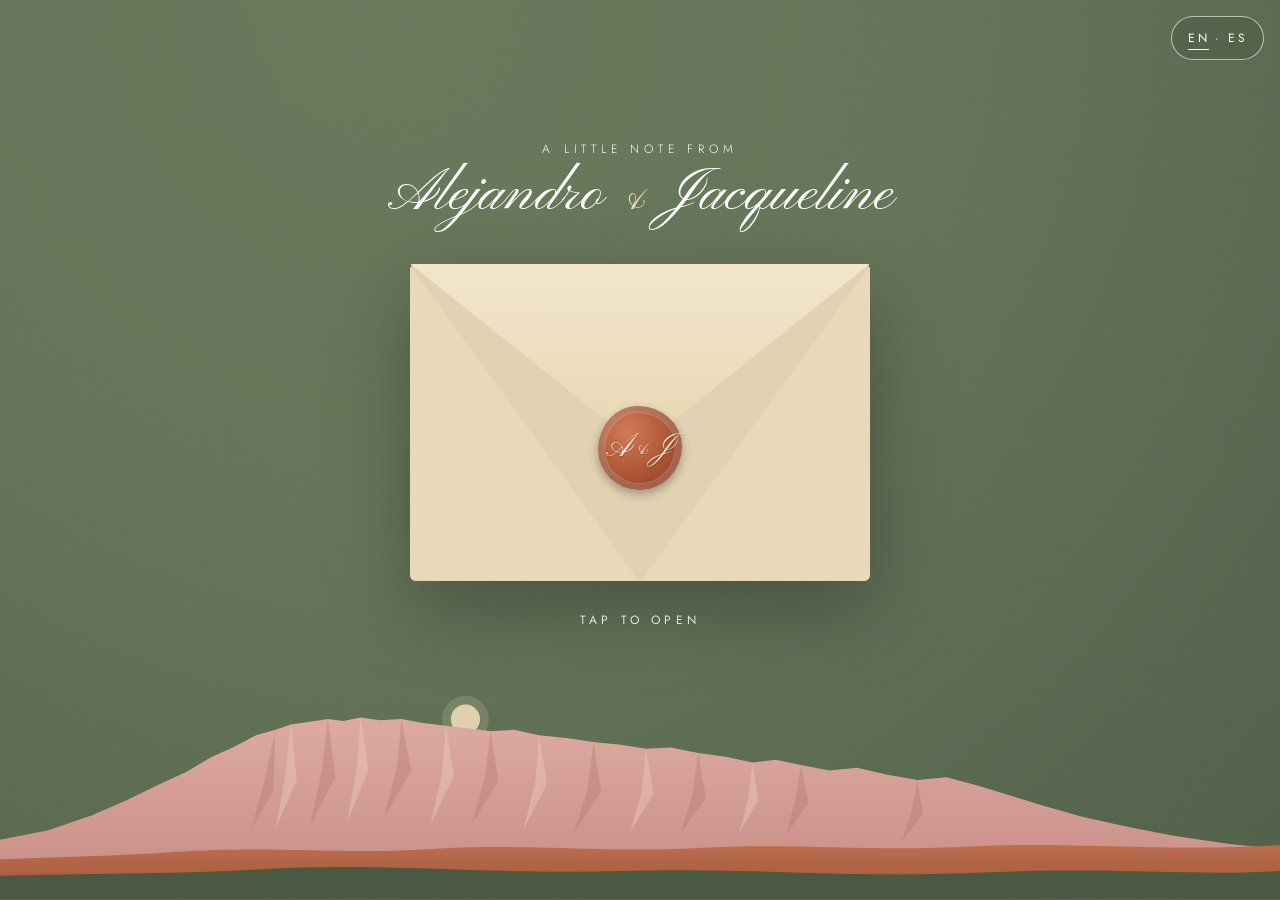
==== index.html @ a7eb050b "Save the date website" ====
<!doctype html>
<html lang="en">
<head>
  <meta charset="utf-8">
  <meta name="viewport" content="width=device-width, initial-scale=1">
  <title>Alejandro &amp; Jacqueline · Save the Date</title>
  <meta name="description" content="Save the date! Alejandro &amp; Jacqueline are getting married on September 4, 2027 in Albuquerque, New Mexico.">
  <meta name="author" content="Alejandro Sandoval">
  <meta name="theme-color" content="#66765A">

  <!-- Link preview (texts, iMessage, WhatsApp, Facebook, etc.) -->
  <meta property="og:type" content="website">
  <meta property="og:url" content="https://asandoval-3.github.io/Wedding/">
  <meta property="og:title" content="Alejandro &amp; Jacqueline · Save the Date">
  <meta property="og:description" content="September 4, 2027 · Albuquerque, New Mexico. Formal invitation to follow.">
  <meta property="og:image" content="https://asandoval-3.github.io/Wedding/images/preview.jpg">
  <meta property="og:image:width" content="1200">
  <meta property="og:image:height" content="630">
  <meta property="og:image:alt" content="Alejandro and Jacqueline, Save the Date, September 4, 2027">
  <meta name="twitter:card" content="summary_large_image">

  <link rel="icon" href="images/favicon.svg" type="image/svg+xml">
  <link rel="preconnect" href="https://fonts.googleapis.com">
  <link rel="preconnect" href="https://fonts.gstatic.com" crossorigin>
  <link href="https://fonts.googleapis.com/css2?family=Cormorant+Garamond:ital,wght@0,400;0,500;1,400&family=Jost:wght@300;400&family=Pinyon+Script&display=swap" rel="stylesheet">
  <link rel="stylesheet" href="styles.css">
</head>
<body>
  <button class="lang" id="lang" type="button" aria-label="Español / English">
    <span data-lang="en">EN</span> · <span data-lang="es">ES</span>
  </button>

  <!-- Sandia Mountains at dusk: the "watermelon" glow over Albuquerque -->
  <svg class="mountains" viewBox="120 90 1320 210" preserveAspectRatio="xMinYMax slice" aria-hidden="true">
    <defs>
      <linearGradient id="ridge" x1="0" y1="0" x2="0" y2="1">
        <stop offset="0" stop-color="#DDAAA2"/>
        <stop offset="1" stop-color="#C68B83"/>
      </linearGradient>
      <linearGradient id="foothills" x1="0" y1="0" x2="0" y2="1">
        <stop offset="0" stop-color="#BC6D4F"/>
        <stop offset="1" stop-color="#9E5236"/>
      </linearGradient>
    </defs>
    <circle cx="600" cy="114" r="24" fill="#EAD9B8" opacity=".18"/>
    <circle cx="600" cy="114" r="15" fill="#EAD9B8" opacity=".9"/>
    <path fill="url(#ridge)" d="M0 258 L60 249.6 L120 238.4 L170 228.6 L215 213.2 L250 197.8 L285 181 L312 168.4 L338 153 L360 143.2 L384 130.6 L404 125 L420 119.4 L440 116.6 L458 113.8 L474 115.9 L492 112.4 L512 115.2 L534 113.8 L556 118 L580 120.8 L604 123.6 L626 126.4 L650 125 L676 130.6 L704 133.4 L732 137.6 L760 140.4 L786 144.6 L812 143.2 L840 148.8 L870 153 L896 158.6 L920 155.8 L946 161.4 L975 167 L1004 164.2 L1034 171.2 L1066 176.8 L1096 174 L1128 182.4 L1160 192.2 L1196 203.4 L1236 214.6 L1280 224.4 L1330 234.2 L1386 242.6 L1440 248.2 L1440 300 L0 300 Z"/>
    <g fill="#B77A72" opacity=".4">
      <path d="M404 125 L392 181 L378 230 L402 188 Z"/><path d="M458 113.8 L452 167 L440 223 L466 174 Z"/>
      <path d="M534 113.8 L530 160 L516 216 L544 167 Z"/><path d="M626 126.4 L620 174 L606 223 L634 178.2 Z"/>
      <path d="M732 137.6 L726 185.2 L712 231.4 L740 188 Z"/><path d="M840 148.8 L834 192.2 L822 231.4 L848 195 Z"/>
      <path d="M946 161.4 L940 197.8 L930 234.2 L954 200.6 Z"/><path d="M1066 176.8 L1060 209 L1050 239.8 L1072 211.8 Z"/>
    </g>
    <g fill="#EFCFC6" opacity=".4">
      <path d="M420 119.4 L414 174 L404 227.2 L426 176.8 Z"/><path d="M492 112.4 L488 162.8 L478 220.2 L500 167 Z"/>
      <path d="M580 120.8 L576 168.4 L564 223 L588 172.6 Z"/><path d="M676 130.6 L672 178.2 L660 227.2 L684 181 Z"/>
      <path d="M786 144.6 L782 188 L770 230 L794 190.8 Z"/><path d="M896 158.6 L892 195 L882 232.8 L902 197.8 Z"/>
    </g>
    <path fill="url(#foothills)" d="M0 266.4 C120 255.2 200 258 300 251 C400 244 470 253.8 560 248.2 C660 241.2 740 252.4 840 246.8 C940 241.2 1020 251 1120 245.4 C1220 239.8 1320 251 1440 244 L1440 300 L0 300 Z"/>
    <path fill="#4A5941" d="M0 281.8 C140 270.6 260 276.2 380 269.2 C520 260.8 620 274.8 760 270.6 C900 266.4 1000 279 1140 272 C1260 266.4 1360 276.2 1440 270.6 L1440 300 L0 300 Z"/>
  </svg>

  <!-- Step 1: the sealed envelope -->
  <section class="scene" id="scene">
    <p class="scene__eyebrow" data-i18n="envelopeFor">A little note from</p>
    <p class="scene__names">Alejandro <span>&amp;</span> Jacqueline</p>

    <button class="env" id="env" type="button" aria-label="Open the envelope" data-i18n-label="openLabel">
      <span class="env__back"></span>
      <span class="env__letter">
        <span class="env__letter-eyebrow" data-i18n="saveTheDate">Save the Date</span>
        <span class="env__letter-names">A <em>&amp;</em> J</span>
        <span class="env__letter-date">09 · 04 · 2027</span>
      </span>
      <span class="env__pocket"></span>
      <span class="env__flap"></span>
      <span class="env__seal">A<em>&amp;</em>J</span>
    </button>

    <p class="scene__tap" data-i18n="tap">Tap to open</p>
  </section>

  <!-- Step 2: the save-the-date card -->
  <main class="card-wrap" id="card" hidden>
    <article class="card">
      <div class="card__frame">
        <p class="eyebrow" data-i18n="saveTheDate">Save the Date</p>

        <figure class="photo">
          <img src="images/us.jpg" width="896" height="1344" alt="Alejandro and Jacqueline in a garden" data-i18n-alt="photoAlt">
        </figure>

        <h1 class="names">Alejandro <span>&amp;</span> Jacqueline</h1>
        <p class="tagline" data-i18n="married">are getting married</p>

        <p class="date">
          <span class="date__side" data-i18n="weekday">Saturday</span>
          <span class="date__num">04</span>
          <span class="date__side" data-i18n="monthYear">Sept 2027</span>
        </p>
        <p class="place" data-i18n="place">Albuquerque, New Mexico</p>

        <svg class="divider" viewBox="0 0 120 36" aria-hidden="true">
          <circle cx="82" cy="7" r="3.5" fill="currentColor" class="divider__moon"/>
          <path d="M2 32 L16 26 L26 16 L34 9 L42 6 L50 7 L60 10 L72 13 L84 17 L96 22 L108 27 L118 32" fill="none" stroke="currentColor" stroke-width="1.6" stroke-linejoin="round" stroke-linecap="round"/>
        </svg>

        <p class="label" data-i18n="countdownTitle">Counting down the days</p>
        <div class="countdown" id="countdown" role="timer" aria-live="off">
          <div><span id="cd-days">–</span><small data-i18n="days">Days</small></div>
          <div><span id="cd-hours">–</span><small data-i18n="hours">Hours</small></div>
          <div><span id="cd-mins">–</span><small data-i18n="mins">Min</small></div>
          <div><span id="cd-secs">–</span><small data-i18n="secs">Sec</small></div>
        </div>
        <p class="countdown-done" id="countdown-done" data-i18n="today" hidden>Today's the day!</p>

        <p class="label" data-i18n="calendarTitle">Add it to your calendar</p>
        <div class="buttons">
          <a class="btn btn--fill" id="cal-google" target="_blank" rel="noopener">Google</a>
          <a class="btn" id="cal-apple" href="save-the-date.ics" download>Apple</a>
          <a class="btn" id="cal-outlook" target="_blank" rel="noopener">Outlook</a>
        </div>

        <p class="formal" data-i18n="formal">Formal invitation to follow</p>
      </div>
    </article>

    <button class="replay" id="replay" type="button">
      <svg viewBox="0 0 24 24" fill="none" stroke="currentColor" stroke-width="2" stroke-linecap="round" stroke-linejoin="round" aria-hidden="true"><path d="M3 12a9 9 0 1 0 3-6.7"/><path d="M3 4v5h5"/></svg>
      <span data-i18n="replay">Open the envelope again</span>
    </button>

    <p class="credit" data-i18n="credit">Designed with love by Alejandro Sandoval</p>
  </main>


  <script src="script.js"></script>
</body>
</html>
---- styles.css ----
:root {
  --sage: #8A9A7B;
  --sage-dark: #5F6F52;
  --sage-bg: #66765A;
  --terracotta: #AD5433;
  --terracotta-light: #D27A55;
  --rose: #D4A09A;
  --champagne: #EAD9B8;
  --champagne-dark: #DCC79F;
  --ivory: #FBF7EF;
  --ink: #3E3A34;

  --script: 'Pinyon Script', cursive;
  --serif: 'Cormorant Garamond', Georgia, serif;
  --sans: 'Jost', 'Helvetica Neue', Arial, sans-serif;
}

* { box-sizing: border-box; margin: 0; }

html { -webkit-text-size-adjust: 100%; background: #52614A; }

body {
  min-height: 100vh;
  min-height: 100svh;
  background: radial-gradient(circle at 30% 0, #6A7A5D, var(--sage-bg) 60vh, #52614A 140vh) #52614A no-repeat;
  color: var(--ink);
  font-family: var(--serif);
  text-align: center;
  overflow-x: hidden;
}

/* Subtle paper grain over everything */
body::before {
  content: "";
  position: fixed;
  inset: 0;
  pointer-events: none;
  z-index: 0;
  background: url("data:image/svg+xml,%3Csvg xmlns='http://www.w3.org/2000/svg' width='200' height='200'%3E%3Cfilter id='n'%3E%3CfeTurbulence baseFrequency='.8'/%3E%3C/filter%3E%3Crect width='200' height='200' filter='url(%23n)' opacity='.07'/%3E%3C/svg%3E");
}

button { font: inherit; color: inherit; background: none; border: 0; cursor: pointer; }

/* ---------- Language toggle ---------- */
.lang {
  position: fixed;
  top: 16px;
  right: 16px;
  z-index: 20;
  font-family: var(--sans);
  font-size: 12px;
  letter-spacing: .2em;
  color: #fff;
  border: 1px solid rgba(255,255,255,.6);
  border-radius: 99px;
  min-height: 44px;
  padding: 8px 16px;
  background: rgba(79,94,69,.55);
  backdrop-filter: blur(6px);
}
.lang span { padding-bottom: 2px; border-bottom: 1px solid transparent; }
.lang span.active { font-weight: 400; border-bottom-color: #fff; }

/* ---------- Sandia Mountains ---------- */
:root { --mtn-h: clamp(140px, 15.9vw, 300px); }
.mountains {
  position: fixed;
  left: 0;
  bottom: 0;
  width: 100%;
  height: var(--mtn-h);
  z-index: 0;
  pointer-events: none;
}

/* ---------- Step 1: envelope scene ---------- */
.scene {
  position: relative;
  z-index: 1;
  min-height: 100vh;
  min-height: 100svh;
  display: flex;
  flex-direction: column;
  align-items: center;
  justify-content: center;
  padding: 72px 16px var(--mtn-h);
  transition: opacity .7s ease, transform .7s ease;
}
.scene__eyebrow {
  font-family: var(--sans);
  font-weight: 300;
  font-size: 12px;
  letter-spacing: .4em;
  text-transform: uppercase;
  color: #fff;
}
.scene__names {
  font-family: var(--script);
  font-size: clamp(40px, 8vw, 60px);
  color: #fff;
  margin: 4px 0 36px;
  line-height: 1.1;
}
.scene__names span { color: var(--champagne); font-size: .7em; }
.scene__tap {
  margin-top: 30px;
  font-family: var(--sans);
  font-size: 12px;
  letter-spacing: .35em;
  text-transform: uppercase;
  color: #fff;
  animation: pulse 2.2s ease-in-out infinite;
}
@keyframes pulse { 50% { opacity: .45; } }

.env {
  position: relative;
  display: block;
  width: min(460px, 88vw);
  aspect-ratio: 1.45;
  perspective: 1200px;
  filter: drop-shadow(0 26px 40px rgba(0,0,0,.28));
  transition: transform .3s ease;
}
.env:hover { transform: translateY(-4px); }
.env:focus-visible { outline: 2px solid #fff; outline-offset: 8px; border-radius: 6px; }

.env > span { position: absolute; display: block; }

.env__back {
  inset: 0;
  background: var(--champagne-dark);
  border-radius: 6px;
}

.env__letter {
  left: 6%;
  right: 6%;
  top: 6%;
  bottom: 5%;
  z-index: 2;
  background: var(--ivory);
  border-radius: 3px;
  display: flex !important;
  flex-direction: column;
  align-items: center;
  justify-content: flex-start;
  padding-top: 8%;
  box-shadow: 0 2px 6px rgba(0,0,0,.08);
  transition: transform 1s cubic-bezier(.3,.7,.2,1) .75s;
}
.env__letter-eyebrow {
  font-family: var(--sans);
  font-size: clamp(9px, 2.2vw, 11px);
  letter-spacing: .4em;
  text-transform: uppercase;
  color: var(--terracotta);
}
.env__letter-names {
  font-family: var(--script);
  font-size: clamp(34px, 9vw, 48px);
  color: var(--sage-dark);
  line-height: 1.2;
}
.env__letter-names em { color: var(--terracotta); font-style: normal; font-size: .7em; }
.env__letter-date {
  font-size: clamp(14px, 3.4vw, 17px);
  letter-spacing: .15em;
  color: var(--terracotta);
}

.env__pocket {
  inset: 0;
  z-index: 3;
  border-radius: 6px;
  background:
    linear-gradient(to top right, transparent 49.6%, rgba(0,0,0,.035) 50%) left / 50% 100% no-repeat,
    linear-gradient(to top left, transparent 49.6%, rgba(0,0,0,.035) 50%) right / 50% 100% no-repeat,
    var(--champagne);
  clip-path: polygon(0 0, 50% 54%, 100% 0, 100% 100%, 0 100%);
}

.env__flap {
  left: 0;
  right: 0;
  top: 0;
  height: 58%;
  z-index: 4;
  background: linear-gradient(to bottom, #F2E5CA, #E9D7B3);
  clip-path: polygon(0 0, 100% 0, 50% 100%);
  transform-origin: top center;
  transition: transform .75s cubic-bezier(.5,0,.3,1) .25s, z-index 0s linear .6s;
}

.env__seal {
  left: 50%;
  top: 58%;
  z-index: 5;
  width: clamp(64px, 17vw, 84px);
  aspect-ratio: 1;
  transform: translate(-50%, -50%);
  border-radius: 47% 53% 50% 50% / 52% 48% 52% 48%;
  background: radial-gradient(circle at 35% 30%, var(--terracotta-light), #9E4A2B 72%);
  box-shadow: 0 4px 10px rgba(0,0,0,.3), inset 0 0 0 6px rgba(0,0,0,.08), inset 0 0 0 7px rgba(255,255,255,.18);
  display: flex !important;
  align-items: center;
  justify-content: center;
  gap: .08em;
  white-space: nowrap;
  font-family: var(--script);
  font-size: clamp(24px, 6.5vw, 32px);
  line-height: 1;
  color: #F7E3D3;
  text-shadow: 0 1px 1px rgba(0,0,0,.25);
  transition: transform .35s ease, opacity .35s ease;
}
.env__seal em { font-style: normal; font-size: .75em; }

/* Opening sequence */
.scene.opening .env { transform: none; }
.scene.opening .env__seal { transform: translate(-50%, -50%) scale(1.25); opacity: 0; }
.scene.opening .env__flap { transform: rotateX(180deg); z-index: 1; }
.scene.opening .env__letter { transform: translateY(-58%); }
.scene__eyebrow, .scene__names { transition: opacity .4s ease; }
.scene.opening .scene__tap,
.scene.opening .scene__eyebrow,
.scene.opening .scene__names { animation: none; opacity: 0; }
.scene.leaving { opacity: 0; transform: translateY(40px) scale(.96); }

/* ---------- Step 2: the card ---------- */
.card-wrap {
  position: relative;
  z-index: 1;
  padding: 72px 16px calc(var(--mtn-h) + 8px);
}
.card-wrap.show { animation: rise 1s cubic-bezier(.2,.7,.2,1) both; }
@keyframes rise {
  from { opacity: 0; transform: translateY(60px); }
  to   { opacity: 1; transform: none; }
}

.card {
  width: min(500px, 100%);
  margin: 0 auto;
  background: var(--ivory);
  padding: 30px 24px;
  box-shadow: 0 30px 60px rgba(0,0,0,.25);
  /* Deckled / scalloped top and bottom edges */
  -webkit-mask:
    radial-gradient(circle 5px at 50% 0, transparent 98%, #000) 0 0 / 10px 51% repeat-x,
    radial-gradient(circle 5px at 50% 100%, transparent 98%, #000) 0 100% / 10px 51% repeat-x;
          mask:
    radial-gradient(circle 5px at 50% 0, transparent 98%, #000) 0 0 / 10px 51% repeat-x,
    radial-gradient(circle 5px at 50% 100%, transparent 98%, #000) 0 100% / 10px 51% repeat-x;
}
.card__frame {
  border: 1px solid var(--sage);
  outline: 1px solid var(--rose);
  outline-offset: -7px;
  padding: 34px 18px 36px;
}

.eyebrow, .label {
  font-family: var(--sans);
  font-weight: 300;
  font-size: 12px;
  letter-spacing: .42em;
  text-transform: uppercase;
  color: var(--terracotta);
}

.photo {
  width: 80%;
  margin: 22px auto 26px;
  aspect-ratio: 4 / 5;
  overflow: hidden;
  border-radius: 4px;
  border: 6px solid #fff;
  box-shadow: 0 10px 24px rgba(0,0,0,.16);
  transform: rotate(-1.5deg);
}
.photo img { width: 100%; height: 100%; object-fit: cover; object-position: 50% 18%; display: block; }

.names {
  font-family: var(--script);
  font-weight: 400;
  font-size: clamp(46px, 12vw, 64px);
  line-height: 1.1;
  color: var(--sage-dark);
}
.names span { color: var(--terracotta); font-size: .62em; }

.tagline { font-style: italic; font-size: 21px; margin-top: 2px; }

.date {
  display: flex;
  justify-content: center;
  align-items: center;
  gap: 16px;
  margin: 24px 0 6px;
}
.date__side {
  font-family: var(--sans);
  font-weight: 300;
  font-size: 12px;
  letter-spacing: .28em;
  text-transform: uppercase;
  color: var(--sage-dark);
  border-top: 1px solid var(--sage);
  border-bottom: 1px solid var(--sage);
  padding: 8px 2px;
  min-width: 96px;
}
.date__num { font-size: 56px; line-height: 1; color: var(--terracotta); }

.place { font-size: 21px; letter-spacing: .06em; }

.divider { display: block; width: 96px; margin: 28px auto 22px; color: var(--sage); }
.divider__moon { color: var(--terracotta); }

.countdown {
  display: flex;
  justify-content: center;
  gap: clamp(14px, 5vw, 28px);
  margin: 14px 0 32px;
  color: var(--sage-dark);
}
.countdown div { min-width: 48px; }
.countdown span { display: block; font-size: 40px; line-height: 1; font-variant-numeric: tabular-nums; }
.countdown small {
  display: block;
  margin-top: 6px;
  font-family: var(--sans);
  font-size: 10px;
  letter-spacing: .25em;
  text-transform: uppercase;
}
.countdown-done { font-family: var(--script); font-size: 40px; color: var(--terracotta); margin: 10px 0 28px; }

.buttons { display: flex; flex-wrap: wrap; justify-content: center; gap: 10px; margin-top: 14px; }
.btn {
  font-family: var(--sans);
  font-size: 12px;
  letter-spacing: .2em;
  text-transform: uppercase;
  text-decoration: none;
  color: var(--terracotta);
  border: 1px solid var(--terracotta);
  border-radius: 99px;
  display: inline-flex;
  align-items: center;
  justify-content: center;
  min-height: 44px;
  padding: 12px 18px;
  min-width: 104px;
  transition: background .2s, color .2s;
}
.btn:hover, .btn--fill { background: var(--terracotta); color: #fff; }
.btn--fill:hover { background: #924526; }

.formal { font-style: italic; font-size: 20px; color: var(--sage-dark); margin-top: 34px; }
.formal::before {
  content: "";
  display: block;
  width: 56px;
  height: 1px;
  background: var(--rose);
  margin: 0 auto 22px;
}

.replay {
  margin-top: 26px;
  font-family: var(--sans);
  font-size: 12px;
  letter-spacing: .2em;
  color: #fff;
  text-decoration: underline;
  text-underline-offset: 4px;
  display: inline-flex;
  align-items: center;
  gap: 8px;
  min-height: 44px;
  padding: 8px 12px;
}
.replay svg { width: 14px; height: 14px; flex: none; }

/* Keyboard focus */
.lang:focus-visible, .replay:focus-visible { outline: 2px solid #fff; outline-offset: 3px; }
.btn:focus-visible { outline: 2px solid var(--terracotta); outline-offset: 3px; }

.credit {
  margin-top: 6px;
  font-family: var(--sans);
  font-weight: 300;
  font-size: 12px;
  letter-spacing: .15em;
  color: #fff;
}

[hidden] { display: none !important; }

@media (prefers-reduced-motion: reduce) {
  *, *::before, *::after { animation: none !important; transition: none !important; }
}
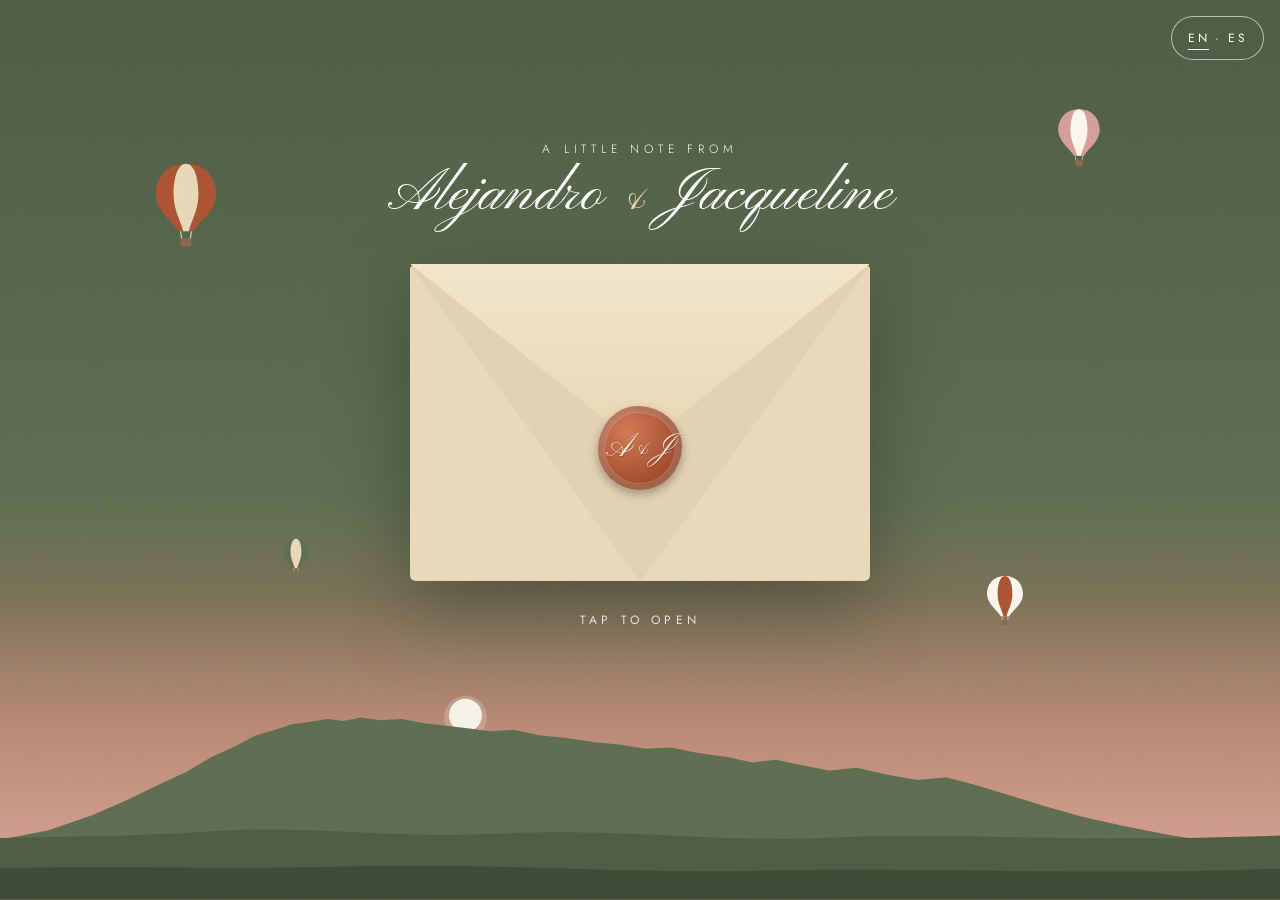
==== commit 5d5aa625: "Sandia sunset and balloons" ====
--- a/index.html
+++ b/index.html
@@ -6,7 +6,7 @@
   <title>Alejandro &amp; Jacqueline · Save the Date</title>
   <meta name="description" content="Save the date! Alejandro &amp; Jacqueline are getting married on September 4, 2027 in Albuquerque, New Mexico.">
   <meta name="author" content="Alejandro Sandoval">
-  <meta name="theme-color" content="#66765A">
+  <meta name="theme-color" content="#4F5E45">
 
   <!-- Link preview (texts, iMessage, WhatsApp, Facebook, etc.) -->
   <meta property="og:type" content="website">
@@ -30,35 +30,22 @@
     <span data-lang="en">EN</span> · <span data-lang="es">ES</span>
   </button>
 
-  <!-- Sandia Mountains at dusk: the "watermelon" glow over Albuquerque -->
-  <svg class="mountains" viewBox="120 90 1320 210" preserveAspectRatio="xMinYMax slice" aria-hidden="true">
-    <defs>
-      <linearGradient id="ridge" x1="0" y1="0" x2="0" y2="1">
-        <stop offset="0" stop-color="#DDAAA2"/>
-        <stop offset="1" stop-color="#C68B83"/>
-      </linearGradient>
-      <linearGradient id="foothills" x1="0" y1="0" x2="0" y2="1">
-        <stop offset="0" stop-color="#BC6D4F"/>
-        <stop offset="1" stop-color="#9E5236"/>
-      </linearGradient>
-    </defs>
-    <circle cx="600" cy="114" r="24" fill="#EAD9B8" opacity=".18"/>
-    <circle cx="600" cy="114" r="15" fill="#EAD9B8" opacity=".9"/>
-    <path fill="url(#ridge)" d="M0 258 L60 249.6 L120 238.4 L170 228.6 L215 213.2 L250 197.8 L285 181 L312 168.4 L338 153 L360 143.2 L384 130.6 L404 125 L420 119.4 L440 116.6 L458 113.8 L474 115.9 L492 112.4 L512 115.2 L534 113.8 L556 118 L580 120.8 L604 123.6 L626 126.4 L650 125 L676 130.6 L704 133.4 L732 137.6 L760 140.4 L786 144.6 L812 143.2 L840 148.8 L870 153 L896 158.6 L920 155.8 L946 161.4 L975 167 L1004 164.2 L1034 171.2 L1066 176.8 L1096 174 L1128 182.4 L1160 192.2 L1196 203.4 L1236 214.6 L1280 224.4 L1330 234.2 L1386 242.6 L1440 248.2 L1440 300 L0 300 Z"/>
-    <g fill="#B77A72" opacity=".4">
-      <path d="M404 125 L392 181 L378 230 L402 188 Z"/><path d="M458 113.8 L452 167 L440 223 L466 174 Z"/>
-      <path d="M534 113.8 L530 160 L516 216 L544 167 Z"/><path d="M626 126.4 L620 174 L606 223 L634 178.2 Z"/>
-      <path d="M732 137.6 L726 185.2 L712 231.4 L740 188 Z"/><path d="M840 148.8 L834 192.2 L822 231.4 L848 195 Z"/>
-      <path d="M946 161.4 L940 197.8 L930 234.2 L954 200.6 Z"/><path d="M1066 176.8 L1060 209 L1050 239.8 L1072 211.8 Z"/>
-    </g>
-    <g fill="#EFCFC6" opacity=".4">
-      <path d="M420 119.4 L414 174 L404 227.2 L426 176.8 Z"/><path d="M492 112.4 L488 162.8 L478 220.2 L500 167 Z"/>
-      <path d="M580 120.8 L576 168.4 L564 223 L588 172.6 Z"/><path d="M676 130.6 L672 178.2 L660 227.2 L684 181 Z"/>
-      <path d="M786 144.6 L782 188 L770 230 L794 190.8 Z"/><path d="M896 158.6 L892 195 L882 232.8 L902 197.8 Z"/>
-    </g>
-    <path fill="url(#foothills)" d="M0 266.4 C120 255.2 200 258 300 251 C400 244 470 253.8 560 248.2 C660 241.2 740 252.4 840 246.8 C940 241.2 1020 251 1120 245.4 C1220 239.8 1320 251 1440 244 L1440 300 L0 300 Z"/>
-    <path fill="#4A5941" d="M0 281.8 C140 270.6 260 276.2 380 269.2 C520 260.8 620 274.8 760 270.6 C900 266.4 1000 279 1140 272 C1260 266.4 1360 276.2 1440 270.6 L1440 300 L0 300 Z"/>
-  </svg>
+  <!-- Evening sky over Albuquerque -->
+  <div class="sky" aria-hidden="true"></div>
+
+  <!-- Sandia Mountains at sunset, with a champagne moon rising over the crest -->
+  <svg class="mountains" viewBox="120 90 1320 210" preserveAspectRatio="xMinYMax slice" aria-hidden="true"><circle cx="600" cy="112" r="22" fill="#FBF7EF" opacity=".22"/><circle cx="600" cy="110" r="17" fill="#FBF7EF" opacity=".95"/>
+<path fill="#5F6F52" d="M0 258 L60 249.6 L120 238.4 L170 228.6 L215 213.2 L250 197.8 L285 181 L312 168.4 L338 153 L360 143.2 L384 130.6 L404 125 L420 119.4 L440 116.6 L458 113.8 L474 115.9 L492 112.4 L512 115.2 L534 113.8 L556 118 L580 120.8 L604 123.6 L626 126.4 L650 125 L676 130.6 L704 133.4 L732 137.6 L760 140.4 L786 144.6 L812 143.2 L840 148.8 L870 153 L896 158.6 L920 155.8 L946 161.4 L975 167 L1004 164.2 L1034 171.2 L1066 176.8 L1096 174 L1128 182.4 L1160 192.2 L1196 203.4 L1236 214.6 L1280 224.4 L1330 234.2 L1386 242.6 L1440 248.2 L1440 300 L0 300 Z"/>
+<path fill="#4F5E45" d="M0 300 L0 244 C120 232 220 238 330 230 C440 222 520 238 640 232 C760 226 860 242 980 236 C1100 230 1220 242 1440 234 L1440 300 Z"/>
+<path fill="#3F4B37" d="M0 300 L0 272 C180 262 320 270 480 266 C640 262 760 274 920 270 C1080 266 1240 276 1440 268 L1440 300 Z"/></svg>
+
+  <!-- Balloon Fiesta -->
+  <div class="balloons" aria-hidden="true">
+<span class="b b1"><svg viewBox="-36 -42 72 98" aria-hidden="true"><path d="M0 -40 C24 -40 34 -22 34 -6 C34 12 16 24 8 36 L-8 36 C-16 24 -34 12 -34 -6 C-34 -22 -24 -40 0 -40 Z" fill="#AD5433"/><path d="M0 -40 C10 -40 14 -22 14 -6 C14 12 6 24 3 36 L-3 36 C-6 24 -14 12 -14 -6 C-14 -22 -10 -40 0 -40 Z" fill="#EAD9B8"/><path d="M-6 36 L-5 44 M6 36 L5 44" stroke="#EAD9B8" stroke-width="1.2"/><rect x="-6" y="44" width="12" height="9" rx="1.5" fill="#8A6A4F"/></svg></span>
+<span class="b b2"><svg viewBox="-36 -42 72 98" aria-hidden="true"><path d="M0 -40 C24 -40 34 -22 34 -6 C34 12 16 24 8 36 L-8 36 C-16 24 -34 12 -34 -6 C-34 -22 -24 -40 0 -40 Z" fill="#D4A09A"/><path d="M0 -40 C10 -40 14 -22 14 -6 C14 12 6 24 3 36 L-3 36 C-6 24 -14 12 -14 -6 C-14 -22 -10 -40 0 -40 Z" fill="#FBF7EF"/><path d="M-6 36 L-5 44 M6 36 L5 44" stroke="#EAD9B8" stroke-width="1.2"/><rect x="-6" y="44" width="12" height="9" rx="1.5" fill="#8A6A4F"/></svg></span>
+<span class="b b3"><svg viewBox="-36 -42 72 98" aria-hidden="true"><path d="M0 -40 C24 -40 34 -22 34 -6 C34 12 16 24 8 36 L-8 36 C-16 24 -34 12 -34 -6 C-34 -22 -24 -40 0 -40 Z" fill="#FBF7EF"/><path d="M0 -40 C10 -40 14 -22 14 -6 C14 12 6 24 3 36 L-3 36 C-6 24 -14 12 -14 -6 C-14 -22 -10 -40 0 -40 Z" fill="#AD5433"/><path d="M-6 36 L-5 44 M6 36 L5 44" stroke="#EAD9B8" stroke-width="1.2"/><rect x="-6" y="44" width="12" height="9" rx="1.5" fill="#8A6A4F"/></svg></span>
+<span class="b b4"><svg viewBox="-36 -42 72 98" aria-hidden="true"><path d="M0 -40 C24 -40 34 -22 34 -6 C34 12 16 24 8 36 L-8 36 C-16 24 -34 12 -34 -6 C-34 -22 -24 -40 0 -40 Z" fill="#5F6F52"/><path d="M0 -40 C10 -40 14 -22 14 -6 C14 12 6 24 3 36 L-3 36 C-6 24 -14 12 -14 -6 C-14 -22 -10 -40 0 -40 Z" fill="#EAD9B8"/><path d="M-6 36 L-5 44 M6 36 L5 44" stroke="#EAD9B8" stroke-width="1.2"/><rect x="-6" y="44" width="12" height="9" rx="1.5" fill="#8A6A4F"/></svg></span>
+</div>
 
   <!-- Step 1: the sealed envelope -->
   <section class="scene" id="scene">
--- a/styles.css
+++ b/styles.css
@@ -17,12 +17,12 @@
 
 * { box-sizing: border-box; margin: 0; }
 
-html { -webkit-text-size-adjust: 100%; background: #52614A; }
+html { -webkit-text-size-adjust: 100%; background: #3F4B37; }
 
 body {
   min-height: 100vh;
   min-height: 100svh;
-  background: radial-gradient(circle at 30% 0, #6A7A5D, var(--sage-bg) 60vh, #52614A 140vh) #52614A no-repeat;
+  background: #3F4B37;
   color: var(--ink);
   font-family: var(--serif);
   text-align: center;
@@ -35,7 +35,7 @@
   position: fixed;
   inset: 0;
   pointer-events: none;
-  z-index: 0;
+  z-index: 1;
   background: url("data:image/svg+xml,%3Csvg xmlns='http://www.w3.org/2000/svg' width='200' height='200'%3E%3Cfilter id='n'%3E%3CfeTurbulence baseFrequency='.8'/%3E%3C/filter%3E%3Crect width='200' height='200' filter='url(%23n)' opacity='.07'/%3E%3C/svg%3E");
 }
 
@@ -61,8 +61,20 @@
 .lang span { padding-bottom: 2px; border-bottom: 1px solid transparent; }
 .lang span.active { font-weight: 400; border-bottom-color: #fff; }
 
-/* ---------- Sandia Mountains ---------- */
+/* ---------- Sunset sky, Sandia Mountains, balloons ---------- */
 :root { --mtn-h: clamp(140px, 15.9vw, 300px); }
+
+/* Deep sage overhead, warming to terracotta and dusty rose at the horizon.
+   Text sits in the upper part of the screen, where white stays above 4.5:1. */
+.sky {
+  position: fixed;
+  inset: 0;
+  z-index: 0;
+  pointer-events: none;
+  background: linear-gradient(to bottom,
+    #4F5E45 0%, #5F6F52 55%, #7A7358 66%, #B98A74 80%, #D19C8C 92%, #DDA99B 100%);
+}
+
 .mountains {
   position: fixed;
   left: 0;
@@ -72,6 +84,21 @@
   z-index: 0;
   pointer-events: none;
 }
+
+.balloons { position: fixed; inset: 0; z-index: 0; pointer-events: none; }
+.b { position: absolute; display: block; animation: float 7s ease-in-out infinite; }
+.b svg { display: block; width: 100%; height: auto; }
+.b1 { width: 34px; left: 18px; top: 74px; }
+.b2 { width: 24px; right: 26px; top: 128px; animation-delay: -2s; }
+.b3 { width: 22px; right: 40px; bottom: calc(var(--mtn-h) + 24px); animation-delay: -4s; }
+.b4 { width: 16px; left: 34px; bottom: calc(var(--mtn-h) + 60px); animation-delay: -1s; }
+@media (min-width: 900px) {
+  .b1 { width: 64px; left: 12vw; top: 18vh; }
+  .b2 { width: 44px; right: 14vw; top: 12vh; }
+  .b3 { width: 38px; right: 20vw; bottom: calc(var(--mtn-h) + 70px); }
+  .b4 { width: 28px; left: 22vw; bottom: calc(var(--mtn-h) + 120px); }
+}
+@keyframes float { 50% { transform: translateY(-10px); } }
 
 /* ---------- Step 1: envelope scene ---------- */
 .scene {
@@ -373,6 +400,8 @@
   font-family: var(--sans);
   font-size: 12px;
   letter-spacing: .2em;
+  background: rgba(63,75,55,.85);
+  border-radius: 99px;
   color: #fff;
   text-decoration: underline;
   text-underline-offset: 4px;
@@ -380,7 +409,7 @@
   align-items: center;
   gap: 8px;
   min-height: 44px;
-  padding: 8px 12px;
+  padding: 8px 18px;
 }
 .replay svg { width: 14px; height: 14px; flex: none; }
 
@@ -389,7 +418,11 @@
 .btn:focus-visible { outline: 2px solid var(--terracotta); outline-offset: 3px; }
 
 .credit {
-  margin-top: 6px;
+  display: table;
+  margin: 10px auto 0;
+  padding: 6px 14px;
+  background: rgba(63,75,55,.85);
+  border-radius: 99px;
   font-family: var(--sans);
   font-weight: 300;
   font-size: 12px;
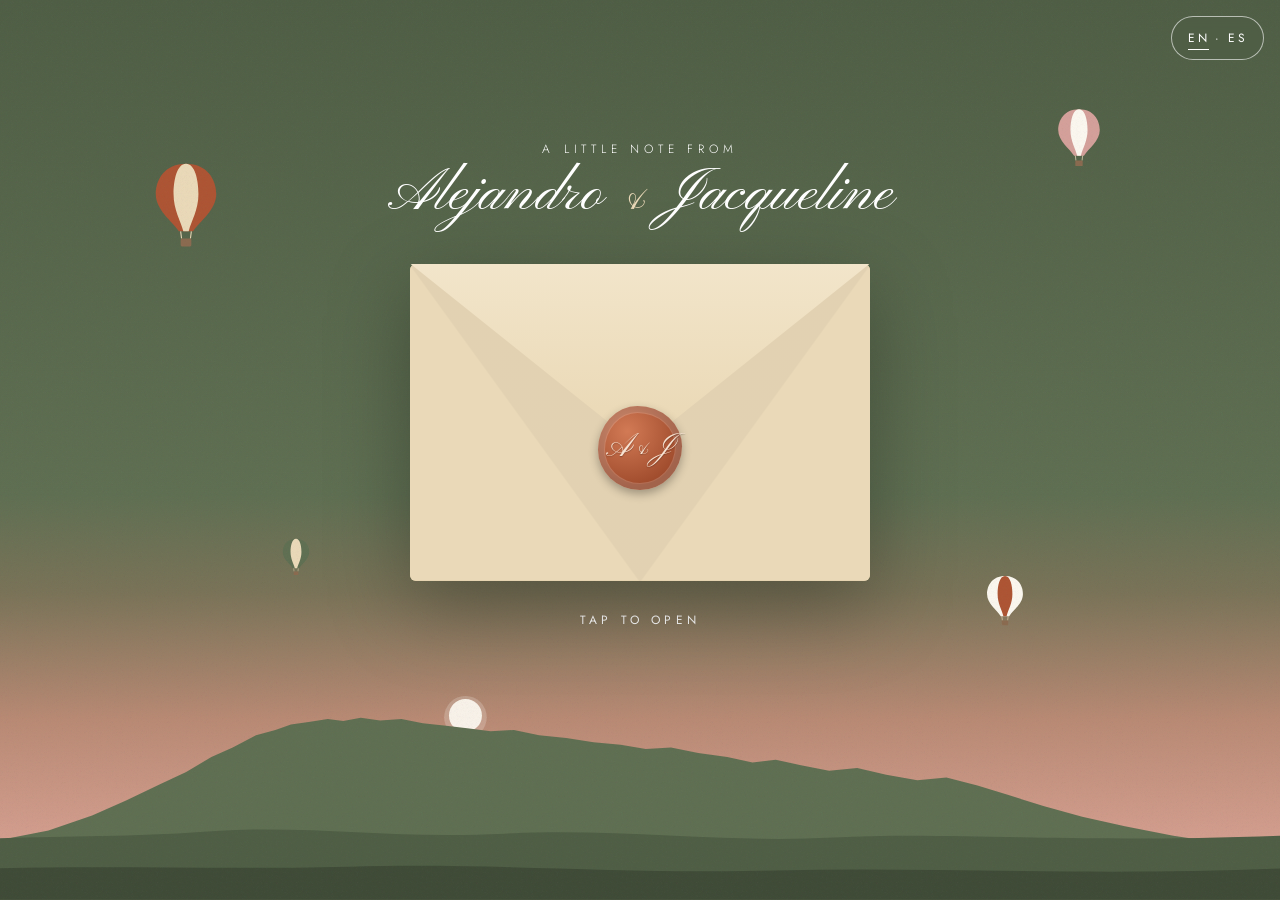
==== commit 24b6b9a9: "Address form and labor day note update" ====
--- a/index.html
+++ b/index.html
@@ -6,6 +6,7 @@
   <title>Alejandro &amp; Jacqueline · Save the Date</title>
   <meta name="description" content="Save the date! Alejandro &amp; Jacqueline are getting married on September 4, 2027 in Albuquerque, New Mexico.">
   <meta name="author" content="Alejandro Sandoval">
+  <meta name="robots" content="noindex, nofollow">
   <meta name="theme-color" content="#4F5E45">
 
   <!-- Link preview (texts, iMessage, WhatsApp, Facebook, etc.) -->
@@ -108,7 +109,71 @@
           <a class="btn" id="cal-outlook" target="_blank" rel="noopener">Outlook</a>
         </div>
 
+        <section class="travel" aria-labelledby="travel-title">
+          <p class="label" id="travel-title" data-i18n="travelTitle">Traveling in?</p>
+          <p class="travel__text"><strong data-i18n="laborDay">It's Labor Day weekend.</strong> <span data-i18n="travelText">Flights and hotels fill up fast, so book early. Fly into the Albuquerque International Sunport (ABQ).</span></p>
+          <p class="travel__soon" data-i18n="hotelsSoon">Hotel details coming soon.</p>
+        </section>
+
         <p class="formal" data-i18n="formal">Formal invitation to follow</p>
+
+        <section class="address" id="address" aria-labelledby="address-title" hidden>
+          <p class="label" id="address-title" data-i18n="addressTitle">Where should we mail it?</p>
+          <p class="address__intro" data-i18n="addressIntro">Share your mailing address so your invitation finds you.</p>
+          <button class="btn btn--fill" id="address-open" type="button" aria-expanded="false" aria-controls="address-form" data-i18n="addressOpen">Share my address</button>
+
+          <form class="address__form" id="address-form" novalidate hidden>
+            <div class="field">
+              <label for="f-name" data-i18n="fName">Name(s) for the envelope</label>
+              <input id="f-name" name="name" autocomplete="name" required aria-describedby="f-name-hint f-name-err">
+              <small id="f-name-hint" class="hint" data-i18n="fNameHint">e.g. Maria &amp; Jose Garcia, or The Garcia Family</small>
+              <small id="f-name-err" class="error" hidden></small>
+            </div>
+            <div class="field">
+              <label for="f-line1" data-i18n="fLine1">Street address</label>
+              <input id="f-line1" name="line1" autocomplete="address-line1" required aria-describedby="f-line1-err">
+              <small id="f-line1-err" class="error" hidden></small>
+            </div>
+            <div class="field">
+              <label for="f-line2"><span data-i18n="fLine2">Apt, suite, unit</span> <em data-i18n="optional">(optional)</em></label>
+              <input id="f-line2" name="line2" autocomplete="address-line2">
+            </div>
+            <div class="field-row">
+              <div class="field">
+                <label for="f-city" data-i18n="fCity">City</label>
+                <input id="f-city" name="city" autocomplete="address-level2" required aria-describedby="f-city-err">
+                <small id="f-city-err" class="error" hidden></small>
+              </div>
+              <div class="field field--short">
+                <label for="f-state" data-i18n="fState">State</label>
+                <input id="f-state" name="state" autocomplete="address-level1" required aria-describedby="f-state-err">
+                <small id="f-state-err" class="error" hidden></small>
+              </div>
+              <div class="field field--short">
+                <label for="f-zip" data-i18n="fZip">ZIP</label>
+                <input id="f-zip" name="zip" autocomplete="postal-code" inputmode="numeric" required aria-describedby="f-zip-err">
+                <small id="f-zip-err" class="error" hidden></small>
+              </div>
+            </div>
+            <div class="field">
+              <label for="f-country" data-i18n="fCountry">Country</label>
+              <input id="f-country" name="country" autocomplete="country-name" value="United States">
+            </div>
+            <div class="field">
+              <label for="f-email"><span data-i18n="fEmail">Email</span> <em data-i18n="optional">(optional)</em></label>
+              <input id="f-email" name="email" type="email" autocomplete="email" aria-describedby="f-email-err">
+              <small id="f-email-err" class="error" hidden></small>
+            </div>
+            <div class="field">
+              <label for="f-phone"><span data-i18n="fPhone">Phone</span> <em data-i18n="optional">(optional)</em></label>
+              <input id="f-phone" name="phone" type="tel" autocomplete="tel">
+            </div>
+            <button class="btn btn--fill btn--wide" id="address-submit" type="submit" data-i18n="fSubmit">Send my address</button>
+            <p class="form-status" id="address-status" role="status" aria-live="polite"></p>
+          </form>
+
+          <p class="address__thanks" id="address-thanks" tabindex="-1" hidden data-i18n="fThanks">Thank you! Your invitation will find its way to you.</p>
+        </section>
       </div>
     </article>
 
--- a/styles.css
+++ b/styles.css
@@ -20,6 +20,7 @@
 html { -webkit-text-size-adjust: 100%; background: #3F4B37; }
 
 body {
+  position: relative;
   min-height: 100vh;
   min-height: 100svh;
   background: #3F4B37;
@@ -43,7 +44,7 @@
 
 /* ---------- Language toggle ---------- */
 .lang {
-  position: fixed;
+  position: absolute;
   top: 16px;
   right: 16px;
   z-index: 20;
@@ -62,7 +63,7 @@
 .lang span.active { font-weight: 400; border-bottom-color: #fff; }
 
 /* ---------- Sunset sky, Sandia Mountains, balloons ---------- */
-:root { --mtn-h: clamp(140px, 15.9vw, 300px); }
+:root { --mtn-h: max(140px, 100vw * 210 / 1320); } /* matches the drawing's shape so the ridge and moon are never cropped */
 
 /* Deep sage overhead, warming to terracotta and dusty rose at the horizon.
    Text sits in the upper part of the screen, where white stays above 4.5:1. */
@@ -143,7 +144,7 @@
 .env {
   position: relative;
   display: block;
-  width: min(460px, 88vw);
+  width: min(460px, 88vw, 55vh);
   aspect-ratio: 1.45;
   perspective: 1200px;
   filter: drop-shadow(0 26px 40px rgba(0,0,0,.28));
@@ -435,3 +436,52 @@
 @media (prefers-reduced-motion: reduce) {
   *, *::before, *::after { animation: none !important; transition: none !important; }
 }
+
+/* ---------- Travel note ---------- */
+.travel { margin: 34px auto 0; max-width: 360px; }
+.travel__text { font-size: 19px; line-height: 1.45; margin-top: 12px; }
+.travel__text strong { font-weight: 500; color: var(--terracotta); }
+.travel__soon { font-style: italic; font-size: 17px; color: var(--sage-dark); margin-top: 6px; }
+
+/* ---------- Mailing-address form ---------- */
+.address { margin-top: 30px; }
+.address__intro { font-size: 19px; line-height: 1.45; margin: 10px auto 18px; max-width: 340px; }
+.address__form { text-align: left; margin-top: 22px; }
+.field { display: flex; flex-direction: column; gap: 6px; margin-bottom: 16px; min-width: 0; }
+.field label {
+  font-family: var(--sans);
+  font-size: 12px;
+  letter-spacing: .12em;
+  text-transform: uppercase;
+  color: var(--sage-dark);
+}
+.field label em { font-style: normal; text-transform: none; letter-spacing: 0; opacity: .8; }
+.field input {
+  font: 16px/1.3 var(--sans);
+  color: var(--ink);
+  background: #fff;
+  border: 1px solid var(--sage);
+  border-radius: 8px;
+  padding: 12px 12px;
+  min-height: 46px;
+  width: 100%;
+  transition: border-color .2s, box-shadow .2s;
+}
+.field input:focus { outline: none; border-color: var(--terracotta); box-shadow: 0 0 0 3px rgba(173,84,51,.18); }
+.field input[aria-invalid="true"] { border-color: #A3341C; }
+.field .hint { font-family: var(--sans); font-size: 12px; color: #6B665E; }
+.field .error { font-family: var(--sans); font-size: 13px; color: #A3341C; }
+.field-row { display: grid; grid-template-columns: 1fr; gap: 0 12px; }
+@media (min-width: 420px) { .field-row { grid-template-columns: 1.6fr 1fr 1fr; } }
+.btn--wide { width: 100%; margin-top: 6px; cursor: pointer; font-size: 13px; }
+.btn--wide:disabled { opacity: .7; cursor: progress; }
+.form-status { font-family: var(--sans); font-size: 14px; color: #A3341C; margin-top: 10px; text-align: center; }
+.address__thanks {
+  font-family: var(--script);
+  font-size: 30px;
+  line-height: 1.3;
+  color: var(--sage-dark);
+  margin-top: 14px;
+}
+.address__thanks:focus { outline: none; }
+button.btn { cursor: pointer; font-family: var(--sans); }
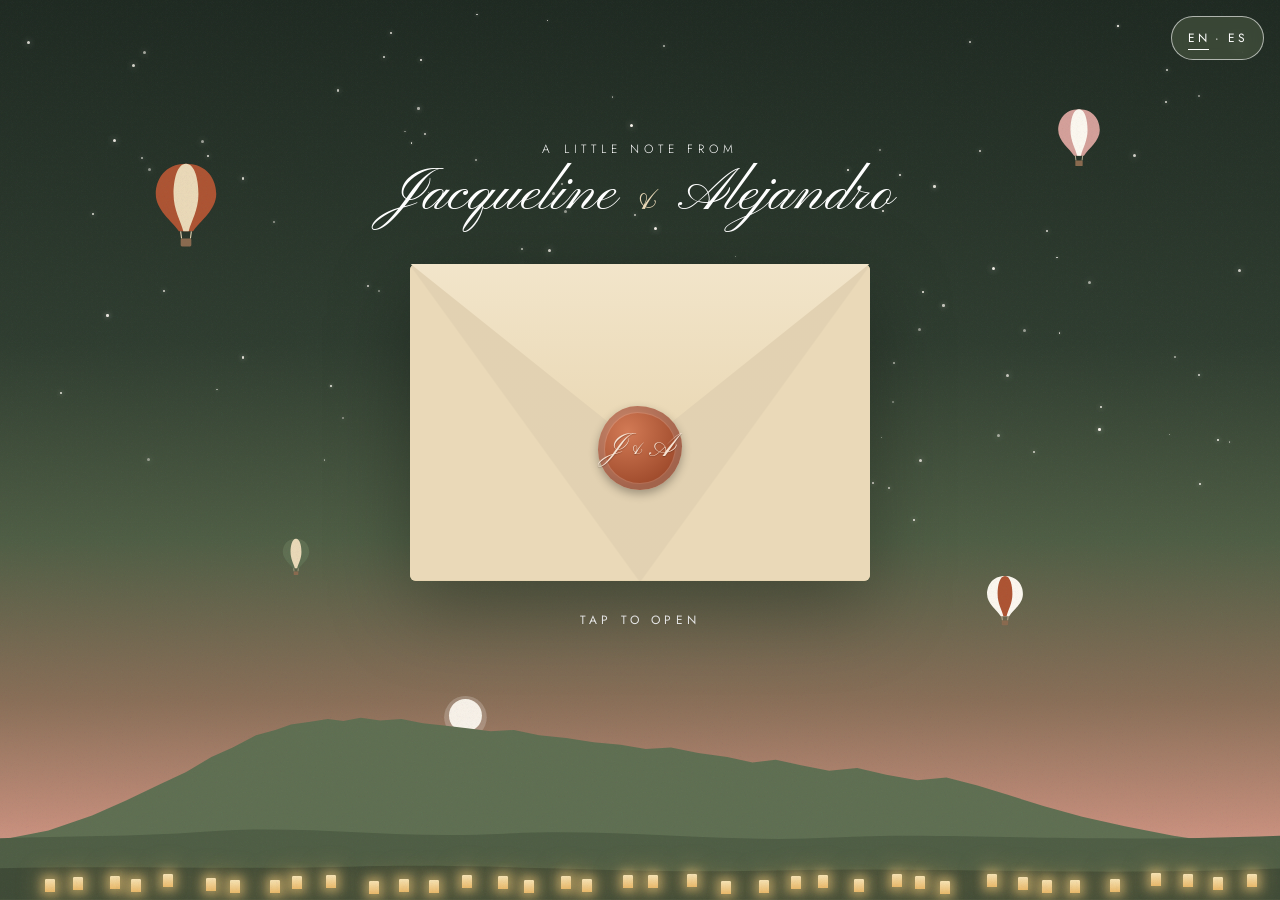
==== commit aab42a33: "Website V2" ====
--- a/index.html
+++ b/index.html
@@ -3,21 +3,21 @@
 <head>
   <meta charset="utf-8">
   <meta name="viewport" content="width=device-width, initial-scale=1">
-  <title>Alejandro &amp; Jacqueline · Save the Date</title>
-  <meta name="description" content="Save the date! Alejandro &amp; Jacqueline are getting married on September 4, 2027 in Albuquerque, New Mexico.">
+  <title>Jacqueline &amp; Alejandro · Save the Date</title>
+  <meta name="description" content="Save the date! Jacqueline &amp; Alejandro are getting married on September 4, 2027 in Albuquerque, New Mexico.">
   <meta name="author" content="Alejandro Sandoval">
   <meta name="robots" content="noindex, nofollow">
-  <meta name="theme-color" content="#4F5E45">
+  <meta name="theme-color" content="#1F2A22">
 
   <!-- Link preview (texts, iMessage, WhatsApp, Facebook, etc.) -->
   <meta property="og:type" content="website">
   <meta property="og:url" content="https://asandoval-3.github.io/Wedding/">
-  <meta property="og:title" content="Alejandro &amp; Jacqueline · Save the Date">
+  <meta property="og:title" content="Jacqueline &amp; Alejandro · Save the Date">
   <meta property="og:description" content="September 4, 2027 · Albuquerque, New Mexico. Formal invitation to follow.">
   <meta property="og:image" content="https://asandoval-3.github.io/Wedding/images/preview.jpg">
   <meta property="og:image:width" content="1200">
   <meta property="og:image:height" content="630">
-  <meta property="og:image:alt" content="Alejandro and Jacqueline, Save the Date, September 4, 2027">
+  <meta property="og:image:alt" content="Jacqueline and Alejandro, Save the Date, September 4, 2027">
   <meta name="twitter:card" content="summary_large_image">
 
   <link rel="icon" href="images/favicon.svg" type="image/svg+xml">
@@ -33,6 +33,8 @@
 
   <!-- Evening sky over Albuquerque -->
   <div class="sky" aria-hidden="true"></div>
+  <div class="stars" id="stars" aria-hidden="true"></div>
+  <div class="shooting-star" aria-hidden="true"></div>
 
   <!-- Sandia Mountains at sunset, with a champagne moon rising over the crest -->
   <svg class="mountains" viewBox="120 90 1320 210" preserveAspectRatio="xMinYMax slice" aria-hidden="true"><circle cx="600" cy="112" r="22" fill="#FBF7EF" opacity=".22"/><circle cx="600" cy="110" r="17" fill="#FBF7EF" opacity=".95"/>
@@ -48,21 +50,27 @@
 <span class="b b4"><svg viewBox="-36 -42 72 98" aria-hidden="true"><path d="M0 -40 C24 -40 34 -22 34 -6 C34 12 16 24 8 36 L-8 36 C-16 24 -34 12 -34 -6 C-34 -22 -24 -40 0 -40 Z" fill="#5F6F52"/><path d="M0 -40 C10 -40 14 -22 14 -6 C14 12 6 24 3 36 L-3 36 C-6 24 -14 12 -14 -6 C-14 -22 -10 -40 0 -40 Z" fill="#EAD9B8"/><path d="M-6 36 L-5 44 M6 36 L5 44" stroke="#EAD9B8" stroke-width="1.2"/><rect x="-6" y="44" width="12" height="9" rx="1.5" fill="#8A6A4F"/></svg></span>
 </div>
 
+  <!-- Luminarias glowing along the foothills -->
+  <div class="luminarias" id="luminarias" aria-hidden="true"></div>
+
+  <!-- Petals that burst out when the envelope opens -->
+  <div class="petals" id="petals" aria-hidden="true"></div>
+
   <!-- Step 1: the sealed envelope -->
   <section class="scene" id="scene">
     <p class="scene__eyebrow" data-i18n="envelopeFor">A little note from</p>
-    <p class="scene__names">Alejandro <span>&amp;</span> Jacqueline</p>
+    <p class="scene__names">Jacqueline <span>&amp;</span> Alejandro</p>
 
     <button class="env" id="env" type="button" aria-label="Open the envelope" data-i18n-label="openLabel">
       <span class="env__back"></span>
       <span class="env__letter">
         <span class="env__letter-eyebrow" data-i18n="saveTheDate">Save the Date</span>
-        <span class="env__letter-names">A <em>&amp;</em> J</span>
+        <span class="env__letter-names">J <em>&amp;</em> A</span>
         <span class="env__letter-date">09 · 04 · 2027</span>
       </span>
       <span class="env__pocket"></span>
       <span class="env__flap"></span>
-      <span class="env__seal">A<em>&amp;</em>J</span>
+      <span class="env__seal">J<em>&amp;</em>A</span>
     </button>
 
     <p class="scene__tap" data-i18n="tap">Tap to open</p>
@@ -75,10 +83,10 @@
         <p class="eyebrow" data-i18n="saveTheDate">Save the Date</p>
 
         <figure class="photo">
-          <img src="images/us.jpg" width="896" height="1344" alt="Alejandro and Jacqueline in a garden" data-i18n-alt="photoAlt">
+          <img src="images/us.jpg" width="896" height="1344" alt="Jacqueline and Alejandro in a garden" data-i18n-alt="photoAlt">
         </figure>
 
-        <h1 class="names">Alejandro <span>&amp;</span> Jacqueline</h1>
+        <h1 class="names">Jacqueline <span>&amp;</span> Alejandro</h1>
         <p class="tagline" data-i18n="married">are getting married</p>
 
         <p class="date">
@@ -111,8 +119,7 @@
 
         <section class="travel" aria-labelledby="travel-title">
           <p class="label" id="travel-title" data-i18n="travelTitle">Traveling in?</p>
-          <p class="travel__text"><strong data-i18n="laborDay">It's Labor Day weekend.</strong> <span data-i18n="travelText">Flights and hotels fill up fast, so book early. Fly into the Albuquerque International Sunport (ABQ).</span></p>
-          <p class="travel__soon" data-i18n="hotelsSoon">Hotel details coming soon.</p>
+          <p class="travel__text"><strong data-i18n="laborDay">It's Labor Day weekend.</strong> <span data-i18n="travelText">Flights and hotels fill up fast, so book early.</span></p>
         </section>
 
         <p class="formal" data-i18n="formal">Formal invitation to follow</p>
@@ -125,18 +132,14 @@
           <form class="address__form" id="address-form" novalidate hidden>
             <div class="field">
               <label for="f-name" data-i18n="fName">Name(s) for the envelope</label>
-              <input id="f-name" name="name" autocomplete="name" required aria-describedby="f-name-hint f-name-err">
-              <small id="f-name-hint" class="hint" data-i18n="fNameHint">e.g. Maria &amp; Jose Garcia, or The Garcia Family</small>
+              <input id="f-name" name="name" autocomplete="name" required aria-describedby="f-name-err">
               <small id="f-name-err" class="error" hidden></small>
             </div>
             <div class="field">
               <label for="f-line1" data-i18n="fLine1">Street address</label>
-              <input id="f-line1" name="line1" autocomplete="address-line1" required aria-describedby="f-line1-err">
+              <input id="f-line1" name="line1" autocomplete="street-address" required aria-describedby="f-line1-hint f-line1-err">
+              <small id="f-line1-hint" class="hint" data-i18n="fLine1Hint">Include your apt or unit number, if you have one</small>
               <small id="f-line1-err" class="error" hidden></small>
-            </div>
-            <div class="field">
-              <label for="f-line2"><span data-i18n="fLine2">Apt, suite, unit</span> <em data-i18n="optional">(optional)</em></label>
-              <input id="f-line2" name="line2" autocomplete="address-line2">
             </div>
             <div class="field-row">
               <div class="field">
@@ -154,19 +157,6 @@
                 <input id="f-zip" name="zip" autocomplete="postal-code" inputmode="numeric" required aria-describedby="f-zip-err">
                 <small id="f-zip-err" class="error" hidden></small>
               </div>
-            </div>
-            <div class="field">
-              <label for="f-country" data-i18n="fCountry">Country</label>
-              <input id="f-country" name="country" autocomplete="country-name" value="United States">
-            </div>
-            <div class="field">
-              <label for="f-email"><span data-i18n="fEmail">Email</span> <em data-i18n="optional">(optional)</em></label>
-              <input id="f-email" name="email" type="email" autocomplete="email" aria-describedby="f-email-err">
-              <small id="f-email-err" class="error" hidden></small>
-            </div>
-            <div class="field">
-              <label for="f-phone"><span data-i18n="fPhone">Phone</span> <em data-i18n="optional">(optional)</em></label>
-              <input id="f-phone" name="phone" type="tel" autocomplete="tel">
             </div>
             <button class="btn btn--fill btn--wide" id="address-submit" type="submit" data-i18n="fSubmit">Send my address</button>
             <p class="form-status" id="address-status" role="status" aria-live="polite"></p>
--- a/styles.css
+++ b/styles.css
@@ -65,15 +65,75 @@
 /* ---------- Sunset sky, Sandia Mountains, balloons ---------- */
 :root { --mtn-h: max(140px, 100vw * 210 / 1320); } /* matches the drawing's shape so the ridge and moon are never cropped */
 
-/* Deep sage overhead, warming to terracotta and dusty rose at the horizon.
-   Text sits in the upper part of the screen, where white stays above 4.5:1. */
+/* Night falling over Albuquerque: deep sage-black overhead, with the last
+   terracotta and dusty-rose glow at the horizon. Text sits in the dark upper
+   part of the screen, where white stays well above 4.5:1. */
 .sky {
   position: fixed;
   inset: 0;
   z-index: 0;
   pointer-events: none;
   background: linear-gradient(to bottom,
-    #4F5E45 0%, #5F6F52 55%, #7A7358 66%, #B98A74 80%, #D19C8C 92%, #DDA99B 100%);
+    #1F2A22 0%, #2F3D30 38%, #4F5E45 60%, #8A6F58 78%, #C68F7C 92%, #DDA99B 100%);
+}
+
+/* Stars (placed by script.js) twinkle in the dark part of the sky */
+.stars { position: fixed; inset: 0; z-index: 0; pointer-events: none; }
+.stars i {
+  position: absolute;
+  width: var(--s);
+  height: var(--s);
+  border-radius: 50%;
+  background: var(--ivory);
+  box-shadow: 0 0 calc(var(--s) * 2) rgba(251,247,239,.65);
+  animation: twinkle 3.6s ease-in-out infinite;
+}
+@keyframes twinkle { 50% { opacity: .2; } }
+
+/* A shooting star crosses the sky every so often */
+.shooting-star {
+  position: fixed;
+  left: 8%;
+  top: 12%;
+  width: 90px;
+  height: 1.5px;
+  border-radius: 2px;
+  background: linear-gradient(90deg, rgba(251,247,239,0), var(--ivory));
+  z-index: 0;
+  pointer-events: none;
+  opacity: 0;
+  animation: shoot 11s ease-in 3s infinite;
+}
+@keyframes shoot {
+  0%   { opacity: 0; transform: translate(0, 0) rotate(18deg); }
+  2%   { opacity: .9; }
+  9%   { opacity: 0; transform: translate(34vw, 11vw) rotate(18deg); }
+  100% { opacity: 0; transform: translate(34vw, 11vw) rotate(18deg); }
+}
+
+/* Luminarias (placed by script.js) along the foothills */
+.luminarias { position: fixed; left: 0; right: 0; bottom: 0; height: 48px; z-index: 0; pointer-events: none; }
+.luminarias b {
+  position: absolute;
+  width: 7px;
+  height: 9px;
+  border-radius: 1px 1px 0 0;
+  background: linear-gradient(#F6E3B4, #E9B96A);
+  box-shadow: 0 0 10px 4px rgba(242,201,121,.5), 0 0 22px 8px rgba(233,185,106,.25);
+  animation: flicker 2.8s ease-in-out infinite;
+}
+@keyframes flicker { 50% { opacity: .78; } }
+@media (min-width: 900px) { .luminarias b { width: 10px; height: 13px; } }
+
+/* Petals (created by script.js when the envelope opens) */
+.petals { position: fixed; inset: 0; z-index: 5; pointer-events: none; overflow: hidden; }
+.petals i {
+  position: absolute;
+  width: 11px;
+  height: 16px;
+  border-radius: 80% 10% 80% 10%;
+  box-shadow: 0 1px 2px rgba(0,0,0,.15);
+  will-change: transform, opacity;
 }
 
 .mountains {
@@ -318,6 +378,27 @@
 }
 .names span { color: var(--terracotta); font-size: .62em; }
 
+/* A band of gold sweeps across the names every few seconds */
+@supports ((-webkit-background-clip: text) or (background-clip: text)) {
+  .names {
+    padding: 0 .12em .14em;
+    margin-bottom: -.14em;
+    background: linear-gradient(100deg,
+      var(--sage-dark) 0%, var(--sage-dark) 46%, #B99A5B 48.5%, #E8D3A0 50%, #B99A5B 51.5%, var(--sage-dark) 54%, var(--sage-dark) 100%)
+      100% 0 / 300% 100% no-repeat;
+    -webkit-background-clip: text;
+            background-clip: text;
+    -webkit-text-fill-color: transparent;
+    animation: shimmer 7s ease-in-out 1.2s infinite;
+  }
+  .names span { -webkit-text-fill-color: var(--terracotta); }
+}
+@keyframes shimmer {
+  0%   { background-position: 100% 0; }
+  45%  { background-position: 0 0; }
+  100% { background-position: 0 0; }
+}
+
 .tagline { font-style: italic; font-size: 21px; margin-top: 2px; }
 
 .date {
@@ -349,12 +430,45 @@
 .countdown {
   display: flex;
   justify-content: center;
-  gap: clamp(14px, 5vw, 28px);
+  gap: clamp(6px, 2vw, 10px);
   margin: 14px 0 32px;
-  color: var(--sage-dark);
-}
-.countdown div { min-width: 48px; }
-.countdown span { display: block; font-size: 40px; line-height: 1; font-variant-numeric: tabular-nums; }
+  perspective: 400px;
+}
+/* Flip-clock tiles */
+.countdown div {
+  flex: 1 1 0;
+  min-width: 0;
+  max-width: 68px;
+  position: relative;
+  padding: 10px 2px 8px;
+  border-radius: 8px;
+  background: linear-gradient(var(--sage-dark) 0 49%, #4F5E45 51% 100%);
+  box-shadow: 0 4px 10px rgba(0,0,0,.18);
+  color: var(--champagne);
+}
+.countdown div::after {
+  content: "";
+  position: absolute;
+  left: 0;
+  right: 0;
+  top: calc(50% - 9px);
+  height: 1px;
+  background: rgba(0,0,0,.22);
+}
+.countdown span {
+  display: block;
+  font-size: clamp(28px, 8.4vw, 36px);
+  line-height: 1;
+  color: var(--ivory);
+  font-variant-numeric: tabular-nums;
+  transform-origin: 50% 60%;
+  backface-visibility: hidden;
+}
+.countdown span.flip { animation: flip .45s cubic-bezier(.3,.7,.3,1); }
+@keyframes flip {
+  0%   { transform: rotateX(-88deg); opacity: .2; }
+  100% { transform: rotateX(0); opacity: 1; }
+}
 .countdown small {
   display: block;
   margin-top: 6px;
@@ -441,7 +555,6 @@
 .travel { margin: 34px auto 0; max-width: 360px; }
 .travel__text { font-size: 19px; line-height: 1.45; margin-top: 12px; }
 .travel__text strong { font-weight: 500; color: var(--terracotta); }
-.travel__soon { font-style: italic; font-size: 17px; color: var(--sage-dark); margin-top: 6px; }
 
 /* ---------- Mailing-address form ---------- */
 .address { margin-top: 30px; }
@@ -455,7 +568,6 @@
   text-transform: uppercase;
   color: var(--sage-dark);
 }
-.field label em { font-style: normal; text-transform: none; letter-spacing: 0; opacity: .8; }
 .field input {
   font: 16px/1.3 var(--sans);
   color: var(--ink);
